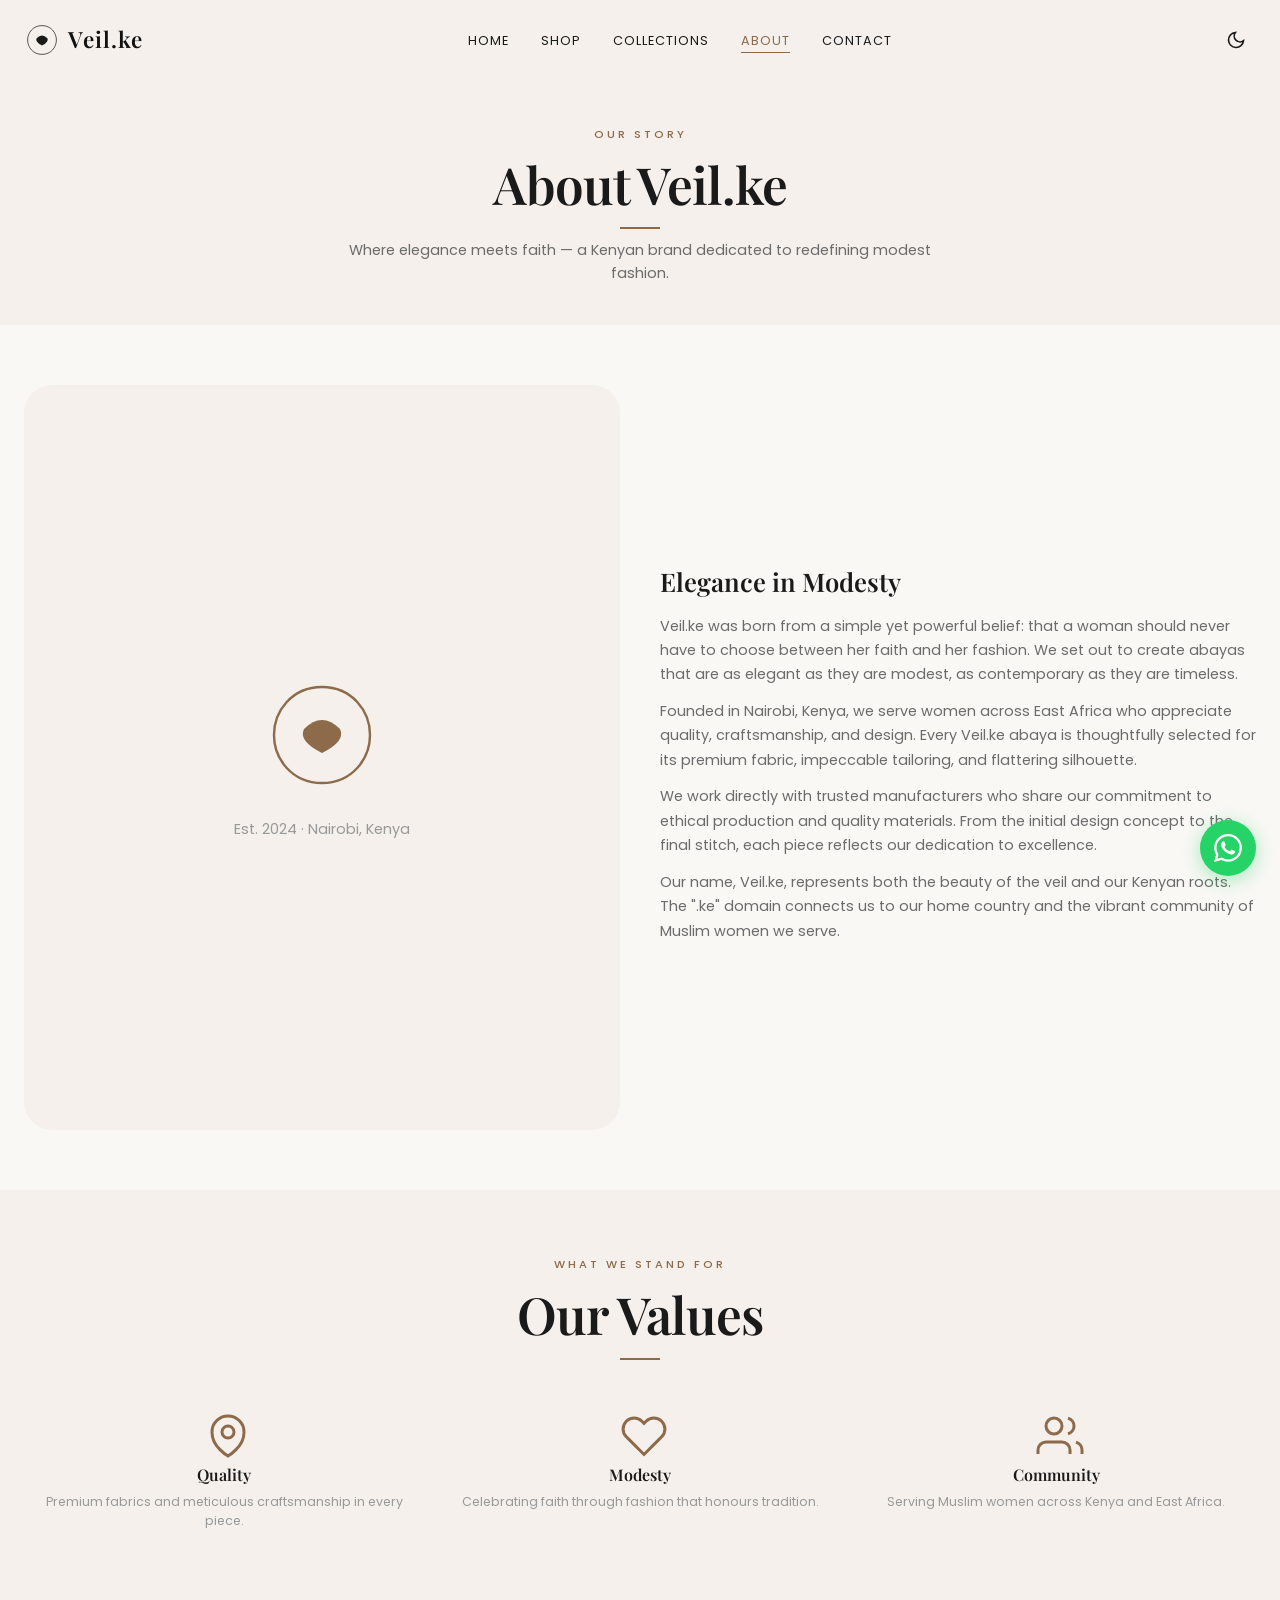
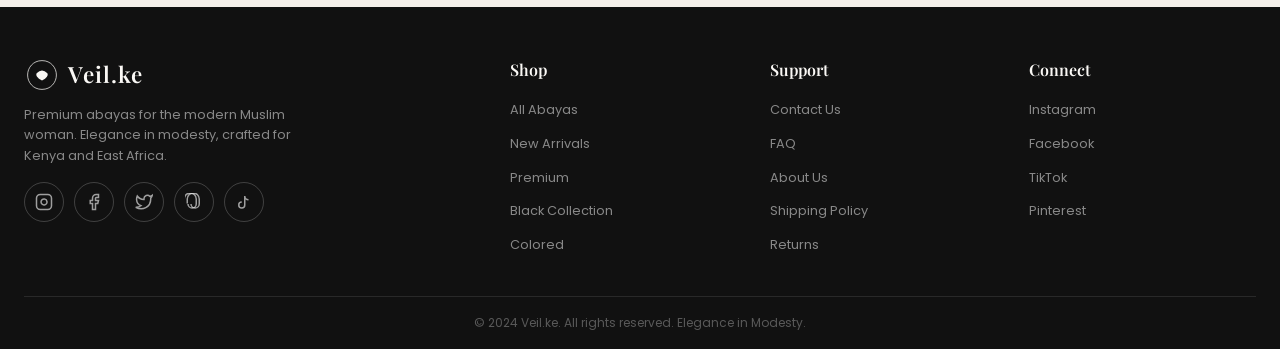
==== about.html @ 2eae3888 "Initial commit: Veil.ke premium abaya e-commerce site" ====
<!DOCTYPE html>
<html lang="en">
<head>
<meta charset="UTF-8">
<meta name="viewport" content="width=device-width, initial-scale=1.0">
<title>About Veil.ke – Our Story | Premium Abaya Brand Kenya</title>
<meta name="description" content="Learn about Veil.ke — Kenya's premium abaya brand. Our mission is to bring elegant, modest fashion to Muslim women across East Africa.">
<meta name="robots" content="index, follow">
<link rel="canonical" href="https://thekingsmaker.org/veil.ke/about.html">
<link rel="icon" type="image/svg+xml" href="favicon.svg">
<meta property="og:title" content="About Veil.ke – Our Story">
<meta property="og:description" content="Discover the story behind Veil.ke — elegance in modesty.">
<meta name="twitter:card" content="summary_large_image">
<link rel="preconnect" href="https://fonts.googleapis.com">
<link rel="preconnect" href="https://fonts.gstatic.com" crossorigin>
<link href="https://fonts.googleapis.com/css2?family=Playfair+Display:ital,wght@0,400;0,600;0,700;1,400;1,600&family=Poppins:wght@300;400;500;600&display=swap" rel="stylesheet">
<link rel="stylesheet" href="css/style.css">
<link rel="stylesheet" href="css/animations.css">
<link rel="stylesheet" href="css/responsive.css">
</head>
<body>

<nav class="navbar" id="navbar" role="navigation" aria-label="Main navigation">
    <div class="container">
        <a href="index.html" class="navbar-brand" aria-label="Veil.ke home">
            <svg width="36" height="36" viewBox="0 0 100 100" fill="none">
                <path d="M50 10 C25 10 10 30 10 50 C10 70 25 90 50 90 C75 90 90 70 90 50 C90 30 75 10 50 10Z" stroke="currentColor" stroke-width="2" fill="none"/>
                <path d="M35 45 Q50 30 65 45 Q70 55 50 65 Q30 55 35 45Z" fill="currentColor"/>
            </svg>
            <span class="navbar-brand-text">Veil.ke</span>
        </a>
        <ul class="nav-links" id="navMenu" role="menubar">
            <li role="none"><a href="index.html" class="nav-link" role="menuitem">Home</a></li>
            <li role="none"><a href="shop.html" class="nav-link" role="menuitem">Shop</a></li>
            <li role="none"><a href="shop.html" class="nav-link" role="menuitem">Collections</a></li>
            <li role="none"><a href="about.html" class="nav-link active" role="menuitem">About</a></li>
            <li role="none"><a href="contact.html" class="nav-link" role="menuitem">Contact</a></li>
        </ul>
        <div class="nav-actions">
            <button class="nav-action-btn" id="darkModeToggle" aria-label="Toggle dark mode" aria-pressed="false">
                <svg width="20" height="20" viewBox="0 0 24 24" fill="none" stroke="currentColor" stroke-width="2"><path d="M21 12.79A9 9 0 1 1 11.21 3 7 7 0 0 0 21 12.79z"/></svg>
            </button>
            <button class="mobile-menu-toggle" id="mobileMenuToggle" aria-label="Toggle menu" aria-expanded="false">
                <span></span><span></span><span></span>
            </button>
        </div>
    </div>
</nav>

<main>
    <section class="page-header">
        <div class="container">
            <span class="section-tag">Our Story</span>
            <h1 class="section-title">About Veil.ke</h1>
            <div class="section-divider"></div>
            <p class="section-subtitle">Where elegance meets faith — a Kenyan brand dedicated to redefining modest fashion.</p>
        </div>
    </section>

    <section class="section">
        <div class="container">
            <div class="about-content">
                <div class="about-image fade-up">
                    <div style="text-align:center;padding:40px">
                        <svg width="120" height="120" viewBox="0 0 100 100" fill="none">
                            <path d="M50 10 C25 10 10 30 10 50 C10 70 25 90 50 90 C75 90 90 70 90 50 C90 30 75 10 50 10Z" stroke="var(--secondary)" stroke-width="2" fill="none"/>
                            <path d="M35 45 Q50 30 65 45 Q70 55 50 65 Q30 55 35 45Z" fill="var(--secondary)"/>
                        </svg>
                        <p style="margin-top:16px;color:var(--text-muted);font-size:0.9rem">Est. 2024 · Nairobi, Kenya</p>
                    </div>
                </div>
                <div class="about-text fade-up">
                    <h2>Elegance in Modesty</h2>
                    <p>Veil.ke was born from a simple yet powerful belief: that a woman should never have to choose between her faith and her fashion. We set out to create abayas that are as elegant as they are modest, as contemporary as they are timeless.</p>
                    <p>Founded in Nairobi, Kenya, we serve women across East Africa who appreciate quality, craftsmanship, and design. Every Veil.ke abaya is thoughtfully selected for its premium fabric, impeccable tailoring, and flattering silhouette.</p>
                    <p>We work directly with trusted manufacturers who share our commitment to ethical production and quality materials. From the initial design concept to the final stitch, each piece reflects our dedication to excellence.</p>
                    <p>Our name, Veil.ke, represents both the beauty of the veil and our Kenyan roots. The ".ke" domain connects us to our home country and the vibrant community of Muslim women we serve.</p>
                </div>
            </div>
        </div>
    </section>

    <section class="section" style="background:var(--bg-alt)">
        <div class="container">
            <div class="section-header fade-up">
                <span class="section-tag">What We Stand For</span>
                <h2 class="section-title">Our Values</h2>
                <div class="section-divider"></div>
            </div>
            <div class="about-values stagger-children">
                <div class="value-item">
                    <div class="value-icon">
                        <svg width="48" height="48" viewBox="0 0 24 24" fill="none" stroke="currentColor" stroke-width="1.5">
                            <path d="M12 22s-8-4.5-8-11.8A8 8 0 0 1 12 2a8 8 0 0 1 8 8.2c0 7.3-8 11.8-8 11.8z"/>
                            <circle cx="12" cy="10" r="3"/>
                        </svg>
                    </div>
                    <h4>Quality</h4>
                    <p>Premium fabrics and meticulous craftsmanship in every piece.</p>
                </div>
                <div class="value-item">
                    <div class="value-icon">
                        <svg width="48" height="48" viewBox="0 0 24 24" fill="none" stroke="currentColor" stroke-width="1.5">
                            <path d="M20.84 4.61a5.5 5.5 0 0 0-7.78 0L12 5.67l-1.06-1.06a5.5 5.5 0 0 0-7.78 7.78l1.06 1.06L12 21.23l7.78-7.78 1.06-1.06a5.5 5.5 0 0 0 0-7.78z"/>
                        </svg>
                    </div>
                    <h4>Modesty</h4>
                    <p>Celebrating faith through fashion that honours tradition.</p>
                </div>
                <div class="value-item">
                    <div class="value-icon">
                        <svg width="48" height="48" viewBox="0 0 24 24" fill="none" stroke="currentColor" stroke-width="1.5">
                            <path d="M17 21v-2a4 4 0 0 0-4-4H5a4 4 0 0 0-4 4v2"/>
                            <circle cx="9" cy="7" r="4"/>
                            <path d="M23 21v-2a4 4 0 0 0-3-3.87"/>
                            <path d="M16 3.13a4 4 0 0 1 0 7.75"/>
                        </svg>
                    </div>
                    <h4>Community</h4>
                    <p>Serving Muslim women across Kenya and East Africa.</p>
                </div>
            </div>
        </div>
    </section>
</main>

<footer class="footer" role="contentinfo">
    <div class="container">
        <div class="footer-grid">
            <div>
                <a href="index.html" class="navbar-brand" aria-label="Veil.ke home">
                    <svg width="36" height="36" viewBox="0 0 100 100" fill="none">
                        <path d="M50 10 C25 10 10 30 10 50 C10 70 25 90 50 90 C75 90 90 70 90 50 C90 30 75 10 50 10Z" stroke="currentColor" stroke-width="2" fill="none"/>
                        <path d="M35 45 Q50 30 65 45 Q70 55 50 65 Q30 55 35 45Z" fill="currentColor"/>
                    </svg>
                    <span class="navbar-brand-text" style="color:var(--bg)">Veil.ke</span>
                </a>
                <p class="footer-brand-description">Premium abayas for the modern Muslim woman. Elegance in modesty, crafted for Kenya and East Africa.</p>
                <div class="footer-social">
                    <a href="https://www.instagram.com/Veil.ke" target="_blank" rel="noopener noreferrer" aria-label="Instagram"><svg width="18" height="18" viewBox="0 0 24 24" fill="none" stroke="currentColor" stroke-width="2"><rect x="2" y="2" width="20" height="20" rx="5" ry="5"/><path d="M16 11.37A4 4 0 1 1 12.63 8 4 4 0 0 1 16 11.37z"/><line x1="17.5" y1="6.5" x2="17.51" y2="6.5"/></svg></a>
                    <a href="https://facebook.com/veil.ke" target="_blank" rel="noopener noreferrer" aria-label="Facebook"><svg width="18" height="18" viewBox="0 0 24 24" fill="none" stroke="currentColor" stroke-width="2"><path d="M18 2h-3a5 5 0 0 0-5 5v3H7v4h3v8h4v-8h3l1-4h-4V7a1 1 0 0 1 1-1h3z"/></svg></a>
                    <a href="https://twitter.com/veil.ke" target="_blank" rel="noopener noreferrer" aria-label="Twitter"><svg width="18" height="18" viewBox="0 0 24 24" fill="none" stroke="currentColor" stroke-width="2"><path d="M23 3a10.9 10.9 0 0 1-3.14 1.53 4.48 4.48 0 0 0-7.86 3v1A10.66 10.66 0 0 1 3 4s-4 9 5 13a11.64 11.64 0 0 1-7 2c9 5 20 0 20-11.5a4.5 4.5 0 0 0-.08-.83A7.72 7.72 0 0 0 23 3z"/></svg></a>
                    <a href="https://pinterest.com/veil.ke" target="_blank" rel="noopener noreferrer" aria-label="Pinterest"><svg width="18" height="18" viewBox="0 0 24 24" fill="none" stroke="currentColor" stroke-width="2"><path d="M8 14.5A5.5 5.5 0 0 0 13.5 20a5.5 5.5 0 0 0 5.5-5.5V8a8 8 0 0 0-16 0v6"/><path d="M4 14.5A5.5 5.5 0 0 0 9.5 20a5.5 5.5 0 0 0 5.5-5.5V8a8 8 0 0 0-16 0v6"/></svg></a>
                    <a href="https://www.tiktok.com/@veil.ke" target="_blank" rel="noopener noreferrer" aria-label="TikTok"><svg width="18" height="18" viewBox="0 0 24 24" fill="none" stroke="currentColor" stroke-width="2"><path d="M9 12a4 4 0 1 0 4 4V4a5 5 0 0 0 5 5"/></svg></a>
                </div>
            </div>
            <div>
                <h4 class="footer-heading">Shop</h4>
                <ul class="footer-links">
                    <li><a href="shop.html">All Abayas</a></li>
                    <li><a href="shop.html?category=new">New Arrivals</a></li>
                    <li><a href="shop.html?category=premium">Premium</a></li>
                    <li><a href="shop.html?category=black">Black Collection</a></li>
                    <li><a href="shop.html?category=colored">Colored</a></li>
                </ul>
            </div>
            <div>
                <h4 class="footer-heading">Support</h4>
                <ul class="footer-links">
                    <li><a href="contact.html">Contact Us</a></li>
                    <li><a href="faq.html">FAQ</a></li>
                    <li><a href="about.html">About Us</a></li>
                    <li><a href="#">Shipping Policy</a></li>
                    <li><a href="#">Returns</a></li>
                </ul>
            </div>
            <div>
                <h4 class="footer-heading">Connect</h4>
                <ul class="footer-links">
                    <li><a href="https://www.instagram.com/Veil.ke" target="_blank" rel="noopener noreferrer">Instagram</a></li>
                    <li><a href="https://facebook.com/veil.ke" target="_blank" rel="noopener noreferrer">Facebook</a></li>
                    <li><a href="https://www.tiktok.com/@veil.ke" target="_blank" rel="noopener noreferrer">TikTok</a></li>
                    <li><a href="https://pinterest.com/veil.ke" target="_blank" rel="noopener noreferrer">Pinterest</a></li>
                </ul>
            </div>
        </div>
        <div class="footer-bottom">
            <p>&copy; 2024 Veil.ke. All rights reserved. Elegance in Modesty.</p>
        </div>
    </div>
</footer>

<button class="scroll-to-top" id="scrollToTop" aria-label="Scroll to top">
    <svg class="scroll-progress-ring" width="48" height="48" viewBox="0 0 48 48">
        <circle cx="24" cy="24" r="18" stroke-dasharray="113.1" stroke-dashoffset="0"/>
    </svg>
    <svg width="20" height="20" viewBox="0 0 24 24" fill="none" stroke="currentColor" stroke-width="2"><polyline points="18 15 12 9 6 15"/></svg>
</button>

<button class="whatsapp-btn" id="whatsappBtn" aria-label="Order via WhatsApp">
    <svg width="28" height="28" viewBox="0 0 24 24" fill="currentColor">
        <path d="M17.472 14.382c-.297-.149-1.758-.867-2.03-.967-.273-.099-.471-.148-.67.15-.197.297-.767.966-.94 1.164-.173.199-.347.223-.644.075-.297-.15-1.255-.463-2.39-1.475-.883-.788-1.48-1.761-1.653-2.059-.173-.297-.018-.458.13-.606.134-.133.298-.347.446-.52.149-.174.198-.298.298-.497.099-.198.05-.371-.025-.52-.075-.149-.669-1.612-.916-2.207-.242-.579-.487-.5-.669-.51-.173-.008-.371-.01-.57-.01-.198 0-.52.074-.792.372-.272.297-1.04 1.016-1.04 2.479 0 1.462 1.065 2.875 1.213 3.074.149.198 2.096 3.2 5.077 4.487.709.306 1.262.489 1.694.625.712.227 1.36.195 1.871.118.571-.085 1.758-.719 2.006-1.413.248-.694.248-1.289.173-1.413-.074-.124-.272-.198-.57-.347m-5.421 7.403h-.004a9.87 9.87 0 01-5.031-1.378l-.361-.214-3.741.982.998-3.648-.235-.374a9.86 9.86 0 01-1.51-5.26c.001-5.45 4.436-9.884 9.888-9.884 2.64 0 5.122 1.03 6.988 2.898a9.825 9.825 0 012.893 6.994c-.003 5.45-4.437 9.884-9.885 9.884m8.413-18.297A11.815 11.815 0 0012.05 0C5.495 0 .16 5.335.157 11.892c0 2.096.547 4.142 1.588 5.945L.057 24l6.305-1.654a11.882 11.882 0 005.683 1.448h.005c6.554 0 11.89-5.335 11.893-11.893a11.821 11.821 0 00-3.48-8.413z"/>
    </svg>
</button>

<script src="js/config.js"></script>
<script src="js/github.js"></script>
<script src="js/products.js"></script>
<script src="js/search.js"></script>
<script src="js/gallery.js"></script>
<script src="js/app.js"></script>
</body>
</html>
---- css/style.css ----
:root {
    --primary: #111111;
    --secondary: #8C6A4A;
    --accent: #D9C3A5;
    --bg: #FAF8F5;
    --bg-alt: #F5F0EB;
    --card-bg: #FFFFFF;
    --text: #1A1A1A;
    --text-light: #6B6B6B;
    --text-muted: #999999;
    --border: #E8E3DE;
    --border-light: #F0EDE8;
    --shadow: 0 4px 24px rgba(0,0,0,0.06);
    --shadow-lg: 0 12px 48px rgba(0,0,0,0.1);
    --shadow-xl: 0 24px 80px rgba(0,0,0,0.12);
    --radius: 12px;
    --radius-lg: 20px;
    --radius-xl: 28px;
    --font-display: 'Playfair Display', Georgia, serif;
    --font-body: 'Poppins', -apple-system, BlinkMacSystemFont, sans-serif;
    --transition: 0.3s cubic-bezier(0.25, 0.46, 0.45, 0.94);
    --transition-slow: 0.6s cubic-bezier(0.25, 0.46, 0.45, 0.94);
    --container: 1280px;
    --header-height: 80px;
    --z-nav: 1000;
    --z-overlay: 1100;
    --z-modal: 1200;
    --z-loader: 9999;
}

[data-theme="dark"] {
    --primary: #F5F0EB;
    --secondary: #D9C3A5;
    --accent: #8C6A4A;
    --bg: #0F0F0F;
    --bg-alt: #1A1A1A;
    --card-bg: #1E1E1E;
    --text: #F0EDE8;
    --text-light: #A8A29E;
    --text-muted: #6B6B6B;
    --border: #2A2A2A;
    --border-light: #222222;
    --shadow: 0 4px 24px rgba(0,0,0,0.3);
    --shadow-lg: 0 12px 48px rgba(0,0,0,0.4);
    --shadow-xl: 0 24px 80px rgba(0,0,0,0.5);
}

*, *::before, *::after {
    margin: 0;
    padding: 0;
    box-sizing: border-box;
}

html {
    scroll-behavior: smooth;
    -webkit-text-size-adjust: 100%;
}

body {
    font-family: var(--font-body);
    background: var(--bg);
    color: var(--text);
    line-height: 1.6;
    overflow-x: hidden;
    -webkit-font-smoothing: antialiased;
    -moz-osx-font-smoothing: grayscale;
    transition: background 0.3s ease, color 0.3s ease;
}

img {
    max-width: 100%;
    height: auto;
    display: block;
}

a {
    color: inherit;
    text-decoration: none;
}

button {
    cursor: pointer;
    border: none;
    background: none;
    font-family: inherit;
    font-size: inherit;
    color: inherit;
}

input, textarea {
    font-family: inherit;
    font-size: inherit;
    color: inherit;
}

ul { list-style: none; }

.container {
    max-width: var(--container);
    margin: 0 auto;
    padding: 0 24px;
}

.container-wide {
    max-width: 1440px;
    margin: 0 auto;
    padding: 0 24px;
}

.section {
    padding: 60px 0;
}

.section-header {
    text-align: center;
    margin-bottom: 36px;
}

.section-tag {
    display: inline-block;
    font-family: var(--font-body);
    font-size: 0.7rem;
    font-weight: 500;
    letter-spacing: 3px;
    text-transform: uppercase;
    color: var(--secondary);
    margin-bottom: 10px;
}

.section-title {
    font-family: var(--font-display);
    font-size: clamp(2rem, 4vw, 3.2rem);
    font-weight: 600;
    color: var(--text);
    line-height: 1.2;
    letter-spacing: -0.02em;
}

.section-subtitle {
    font-size: 0.9rem;
    color: var(--text-light);
    max-width: 560px;
    margin: 10px auto 0;
    line-height: 1.6;
}

.section-divider {
    width: 40px;
    height: 2px;
    background: var(--secondary);
    margin: 12px auto 0;
}

.btn {
    display: inline-flex;
    align-items: center;
    gap: 10px;
    padding: 14px 32px;
    font-family: var(--font-body);
    font-size: 0.85rem;
    font-weight: 500;
    letter-spacing: 1px;
    text-transform: uppercase;
    border-radius: 50px;
    transition: var(--transition);
    position: relative;
    overflow: hidden;
}

.btn::after {
    content: '';
    position: absolute;
    inset: 0;
    background: rgba(255,255,255,0.15);
    transform: translateX(-100%);
    transition: transform 0.4s;
}

.btn:hover::after {
    transform: translateX(0);
}

.btn-primary {
    background: var(--primary);
    color: var(--bg);
    border: 2px solid var(--primary);
}

.btn-primary:hover {
    background: var(--secondary);
    border-color: var(--secondary);
    transform: translateY(-2px);
    box-shadow: 0 8px 24px rgba(140,106,74,0.3);
}

.btn-primary:active {
    transform: translateY(0) scale(0.98);
}

.btn-outline {
    background: transparent;
    color: var(--primary);
    border: 2px solid var(--primary);
}

.btn-outline:hover {
    background: var(--primary);
    color: var(--bg);
    transform: translateY(-2px);
}

.btn-outline:active {
    transform: translateY(0) scale(0.98);
}

.btn-secondary {
    background: var(--secondary);
    color: #fff;
    border: 2px solid var(--secondary);
}

.btn-secondary:hover {
    background: transparent;
    color: var(--secondary);
    transform: translateY(-2px);
}

.btn-secondary:active {
    transform: translateY(0) scale(0.98);
}

.wishlist-toggle-btn.active svg {
    fill: currentColor;
}

.wishlist-toggle-btn.active {
    color: #e74c3c;
}

.share-btn {
    cursor: pointer;
}

/* Loading Screen */
.loader {
    position: fixed;
    inset: 0;
    background: var(--bg);
    display: flex;
    align-items: center;
    justify-content: center;
    z-index: var(--z-loader);
    transition: opacity 0.5s ease, visibility 0.5s ease;
}

.loader-hidden {
    opacity: 0;
    visibility: hidden;
}

.loader-content {
    text-align: center;
}

.loader-logo {
    margin-bottom: 24px;
}

.loader-ring {
    stroke-dasharray: 251;
    stroke-dashoffset: 251;
    animation: drawRing 2s ease forwards;
}

.loader-diamond {
    opacity: 0;
    animation: fadeInDiamond 1s ease 0.8s forwards;
}

.loader-text {
    font-family: var(--font-display);
    font-size: 2rem;
    color: var(--primary);
    letter-spacing: 4px;
    margin-bottom: 8px;
}

.loader-sub {
    font-size: 0.8rem;
    color: var(--secondary);
    letter-spacing: 3px;
    text-transform: uppercase;
    margin-bottom: 32px;
}

.loader-bar {
    width: 200px;
    height: 2px;
    background: var(--border);
    margin: 0 auto;
    border-radius: 2px;
    overflow: hidden;
}

.loader-bar-fill {
    width: 100%;
    height: 100%;
    background: var(--secondary);
    transform: translateX(-100%);
    animation: loadBar 1.5s ease 0.3s forwards;
}

/* Navigation */
.navbar {
    position: fixed;
    top: 0;
    left: 0;
    right: 0;
    height: var(--header-height);
    z-index: var(--z-nav);
    transition: var(--transition);
    background: transparent;
}

.navbar.scrolled {
    background: rgba(250, 248, 245, 0.85);
    backdrop-filter: blur(20px);
    -webkit-backdrop-filter: blur(20px);
    border-bottom: 1px solid var(--border-light);
}

[data-theme="dark"] .navbar.scrolled {
    background: rgba(15, 15, 15, 0.85);
}

.navbar .container {
    display: flex;
    align-items: center;
    justify-content: space-between;
    height: 100%;
}

.navbar-brand {
    display: flex;
    align-items: center;
    gap: 8px;
}

.navbar-brand svg {
    width: 36px;
    height: 36px;
}

.navbar-brand-text {
    font-family: var(--font-display);
    font-size: 1.4rem;
    font-weight: 600;
    letter-spacing: 1px;
    color: var(--primary);
}

.nav-links {
    display: flex;
    align-items: center;
    gap: 32px;
}

.nav-link {
    font-size: 0.8rem;
    font-weight: 400;
    letter-spacing: 1px;
    text-transform: uppercase;
    color: var(--text);
    position: relative;
    padding: 4px 0;
    transition: var(--transition);
}

.nav-link::after {
    content: '';
    position: absolute;
    bottom: 0;
    left: 0;
    width: 0;
    height: 1px;
    background: var(--secondary);
    transition: var(--transition);
}

.nav-link:hover::after,
.nav-link.active::after {
    width: 100%;
}

.nav-link:hover,
.nav-link.active {
    color: var(--secondary);
}

.nav-actions {
    display: flex;
    align-items: center;
    gap: 16px;
}

.nav-action-btn {
    width: 40px;
    height: 40px;
    display: flex;
    align-items: center;
    justify-content: center;
    border-radius: 50%;
    transition: var(--transition);
    color: var(--text);
}

.nav-action-btn:hover {
    background: var(--bg-alt);
    color: var(--secondary);
}

.mobile-menu-toggle {
    display: none;
    width: 40px;
    height: 40px;
    flex-direction: column;
    align-items: center;
    justify-content: center;
    gap: 5px;
}

.mobile-menu-toggle span {
    display: block;
    width: 22px;
    height: 2px;
    background: var(--text);
    transition: var(--transition);
    border-radius: 2px;
}

.mobile-menu-toggle.active span:nth-child(1) {
    transform: rotate(45deg) translate(5px, 5px);
}

.mobile-menu-toggle.active span:nth-child(2) {
    opacity: 0;
}

.mobile-menu-toggle.active span:nth-child(3) {
    transform: rotate(-45deg) translate(5px, -5px);
}

/* Hero */
.hero {
    position: relative;
    min-height: 70vh;
    display: flex;
    align-items: center;
    justify-content: center;
    text-align: center;
    background: var(--bg);
    overflow: hidden;
}

.hero-bg {
    position: absolute;
    inset: 0;
    z-index: 0;
}

.hero-pattern {
    position: absolute;
    inset: 0;
    background:
        radial-gradient(ellipse at 20% 50%, rgba(140,106,74,0.05) 0%, transparent 50%),
        radial-gradient(ellipse at 80% 50%, rgba(217,195,165,0.05) 0%, transparent 50%);
}

.hero-content {
    position: relative;
    z-index: 1;
    max-width: 800px;
    padding: 0 24px;
}

.hero-tag {
    display: inline-block;
    font-size: 0.75rem;
    font-weight: 500;
    letter-spacing: 4px;
    text-transform: uppercase;
    color: var(--secondary);
    margin-bottom: 24px;
    opacity: 0;
    animation: fadeUp 0.8s ease 0.3s forwards;
}

.hero-title {
    font-family: var(--font-display);
    font-size: clamp(2.5rem, 6vw, 4.5rem);
    font-weight: 600;
    color: var(--primary);
    line-height: 1.05;
    letter-spacing: -0.03em;
    margin-bottom: 16px;
    opacity: 0;
    animation: fadeUp 0.8s ease 0.5s forwards;
}

.hero-title .highlight {
    color: var(--secondary);
    font-style: italic;
}

.hero-subtitle {
    font-size: clamp(0.9rem, 1.5vw, 1.05rem);
    color: var(--text-light);
    line-height: 1.6;
    max-width: 480px;
    margin: 0 auto 28px;
    opacity: 0;
    animation: fadeUp 0.8s ease 0.7s forwards;
}

.hero-actions {
    display: flex;
    align-items: center;
    justify-content: center;
    gap: 16px;
    flex-wrap: wrap;
    opacity: 0;
    animation: fadeUp 0.8s ease 0.9s forwards;
}

.hero-scroll {
    position: absolute;
    bottom: 24px;
    left: 50%;
    transform: translateX(-50%);
    opacity: 0;
    animation: fadeUp 0.8s ease 1.2s forwards;
}

.hero-scroll a {
    display: flex;
    flex-direction: column;
    align-items: center;
    gap: 8px;
    color: var(--text-muted);
    font-size: 0.7rem;
    letter-spacing: 2px;
    text-transform: uppercase;
}

.hero-scroll .scroll-line {
    width: 1px;
    height: 40px;
    background: linear-gradient(to bottom, var(--secondary), transparent);
    animation: scrollPulse 2s ease infinite;
}

/* Featured / Product Sections */
.product-grid {
    display: grid;
    grid-template-columns: repeat(auto-fill, minmax(260px, 1fr));
    gap: 20px;
}

.product-grid.count-4 {
    grid-template-columns: repeat(4, 1fr);
}

/* Product Card */
.product-card {
    background: var(--card-bg);
    border-radius: var(--radius-lg);
    overflow: hidden;
    transition: var(--transition-slow);
    box-shadow: var(--shadow);
    cursor: pointer;
    position: relative;
}

.product-card:hover {
    transform: translateY(-8px);
    box-shadow: var(--shadow-lg);
}

.product-card-image {
    position: relative;
    aspect-ratio: 3 / 4;
    overflow: hidden;
    background: var(--bg-alt);
}

.product-card-image img,
.product-card-image .img-placeholder {
    width: 100%;
    height: 100%;
    object-fit: cover;
    transition: transform 0.6s cubic-bezier(0.25, 0.46, 0.45, 0.94);
}

.img-placeholder {
    display: flex;
    align-items: center;
    justify-content: center;
    color: var(--text-muted);
    background: var(--bg-alt);
}

.product-card:hover .product-card-image img {
    transform: scale(1.05);
}

.product-card-overlay {
    position: absolute;
    inset: 0;
    background: rgba(0,0,0,0.3);
    display: flex;
    align-items: center;
    justify-content: center;
    opacity: 0;
    transition: var(--transition);
}

.product-card:hover .product-card-overlay {
    opacity: 1;
}

.quick-view-btn {
    padding: 12px 28px;
    background: #fff;
    color: #111;
    font-size: 0.8rem;
    font-weight: 500;
    letter-spacing: 1px;
    text-transform: uppercase;
    border-radius: 50px;
    transform: translateY(10px);
    transition: var(--transition);
}

.product-card:hover .quick-view-btn {
    transform: translateY(0);
}

.quick-view-btn:hover {
    background: var(--secondary);
    color: #fff;
}

.wishlist-btn {
    position: absolute;
    top: 16px;
    right: 16px;
    width: 36px;
    height: 36px;
    background: rgba(255,255,255,0.9);
    border-radius: 50%;
    display: flex;
    align-items: center;
    justify-content: center;
    transition: var(--transition);
    z-index: 2;
    color: var(--text);
}

.wishlist-btn:hover {
    background: #fff;
    color: #e74c3c;
    transform: scale(1.1);
}

.wishlist-btn.active {
    color: #e74c3c;
}

.product-card-info {
    padding: 20px;
}

.product-category {
    display: block;
    font-size: 0.7rem;
    font-weight: 500;
    letter-spacing: 2px;
    text-transform: uppercase;
    color: var(--secondary);
    margin-bottom: 8px;
}

.product-title {
    font-family: var(--font-display);
    font-size: 1rem;
    font-weight: 600;
    color: var(--text);
    margin-bottom: 4px;
    line-height: 1.3;
}

.product-price {
    font-size: 1rem;
    font-weight: 600;
    color: var(--primary);
    display: block;
    margin-bottom: 12px;
}

.view-btn {
    display: inline-flex;
    align-items: center;
    gap: 6px;
    font-size: 0.75rem;
    font-weight: 500;
    letter-spacing: 1px;
    text-transform: uppercase;
    color: var(--text-light);
    transition: var(--transition);
}

.view-btn:hover {
    color: var(--secondary);
    gap: 10px;
}

/* Quick View Modal */
.quick-view-overlay {
    position: fixed;
    inset: 0;
    background: rgba(0,0,0,0.6);
    z-index: var(--z-overlay);
    opacity: 0;
    visibility: hidden;
    transition: var(--transition);
}

.quick-view-overlay.active {
    opacity: 1;
    visibility: visible;
}

.quick-view-modal {
    position: fixed;
    top: 50%;
    left: 50%;
    transform: translate(-50%, -50%) scale(0.95);
    width: 90%;
    max-width: 900px;
    max-height: 90vh;
    background: var(--card-bg);
    border-radius: var(--radius-xl);
    z-index: var(--z-modal);
    overflow: auto;
    opacity: 0;
    visibility: hidden;
    transition: var(--transition);
}

.quick-view-modal.active {
    opacity: 1;
    visibility: visible;
    transform: translate(-50%, -50%) scale(1);
}

.modal-close {
    position: absolute;
    top: 16px;
    right: 16px;
    width: 40px;
    height: 40px;
    background: var(--bg);
    border-radius: 50%;
    display: flex;
    align-items: center;
    justify-content: center;
    z-index: 10;
    transition: var(--transition);
    color: var(--text);
}

.modal-close:hover {
    background: var(--text);
    color: var(--bg);
}

.quick-view-body {
    display: grid;
    grid-template-columns: 1fr 1fr;
    gap: 0;
}

.quick-view-image {
    position: relative;
    background: var(--bg-alt);
    display: flex;
    align-items: center;
    justify-content: center;
    min-height: 400px;
    overflow: hidden;
}

.quick-view-image img {
    width: 100%;
    height: 100%;
    object-fit: cover;
    transition: transform 0.3s;
    cursor: crosshair;
}

.quick-view-nav {
    position: absolute;
    bottom: 16px;
    left: 16px;
}

.product-category-tag {
    display: inline-block;
    padding: 6px 16px;
    background: rgba(255,255,255,0.9);
    font-size: 0.7rem;
    font-weight: 500;
    letter-spacing: 1px;
    text-transform: uppercase;
    color: var(--secondary);
    border-radius: 50px;
}

.quick-view-details {
    padding: 32px;
    display: flex;
    flex-direction: column;
    justify-content: center;
}

.quick-view-details h2 {
    font-family: var(--font-display);
    font-size: 1.4rem;
    font-weight: 600;
    color: var(--text);
    margin-bottom: 6px;
    line-height: 1.3;
}

.quick-view-category {
    font-size: 0.7rem;
    font-weight: 500;
    letter-spacing: 2px;
    text-transform: uppercase;
    color: var(--secondary);
    margin-bottom: 16px;
    display: block;
}

.quick-view-desc {
    font-size: 0.85rem;
    color: var(--text-light);
    line-height: 1.6;
    margin-bottom: 16px;
}

.quick-view-price {
    font-family: var(--font-display);
    font-size: 1.2rem;
    font-weight: 600;
    color: var(--primary);
    margin-bottom: 20px;
}

.quick-view-actions {
    display: flex;
    gap: 12px;
    flex-wrap: wrap;
}

/* Shop Page Filters */
.shop-header {
    padding: 120px 0 24px;
    text-align: center;
}

.shop-filters {
    padding: 14px 0;
    border-top: 1px solid var(--border-light);
    border-bottom: 1px solid var(--border-light);
    margin-bottom: 24px;
}

.shop-filters .container {
    display: flex;
    align-items: center;
    justify-content: space-between;
    flex-wrap: wrap;
    gap: 16px;
}

.filter-btns {
    display: flex;
    gap: 8px;
    flex-wrap: wrap;
}

.filter-btn {
    padding: 8px 20px;
    font-size: 0.75rem;
    font-weight: 500;
    letter-spacing: 1px;
    text-transform: uppercase;
    color: var(--text-light);
    border: 1px solid var(--border);
    border-radius: 50px;
    transition: var(--transition);
}

.filter-btn:hover {
    border-color: var(--secondary);
    color: var(--secondary);
}

.filter-btn.active {
    background: var(--primary);
    color: var(--bg);
    border-color: var(--primary);
}

.sort-select {
    padding: 8px 16px;
    font-size: 0.8rem;
    color: var(--text);
    background: var(--card-bg);
    border: 1px solid var(--border);
    border-radius: 50px;
    outline: none;
    cursor: pointer;
    transition: var(--transition);
    font-family: var(--font-body);
}

.sort-select:hover,
.sort-select:focus {
    border-color: var(--secondary);
}

.product-count {
    font-size: 0.8rem;
    color: var(--text-muted);
}

/* Search */
.search-container {
    position: relative;
}

.search-toggle-btn {
    width: 40px;
    height: 40px;
    display: flex;
    align-items: center;
    justify-content: center;
    border-radius: 50%;
    transition: var(--transition);
    color: var(--text);
}

.search-toggle-btn:hover {
    background: var(--bg-alt);
    color: var(--secondary);
}

.search-input-wrapper {
    display: none;
    position: absolute;
    top: 50%;
    right: 48px;
    transform: translateY(-50%);
    width: 280px;
}

.search-input-wrapper.active {
    display: block;
}

.search-input {
    width: 100%;
    padding: 10px 16px;
    font-size: 0.85rem;
    background: var(--card-bg);
    border: 1px solid var(--border);
    border-radius: 50px;
    outline: none;
    transition: var(--transition);
    color: var(--text);
}

.search-input:focus {
    border-color: var(--secondary);
    box-shadow: 0 0 0 3px rgba(140,106,74,0.1);
}

.search-results {
    position: absolute;
    top: calc(100% + 8px);
    right: 0;
    width: 360px;
    max-height: 400px;
    background: var(--card-bg);
    border-radius: var(--radius);
    box-shadow: var(--shadow-lg);
    overflow: hidden;
    overflow-y: auto;
    opacity: 0;
    visibility: hidden;
    transform: translateY(-8px);
    transition: var(--transition);
    z-index: 100;
}

.search-results.active {
    opacity: 1;
    visibility: visible;
    transform: translateY(0);
}

.search-result-header {
    padding: 12px 16px;
    font-size: 0.7rem;
    font-weight: 500;
    letter-spacing: 1px;
    text-transform: uppercase;
    color: var(--text-muted);
    border-bottom: 1px solid var(--border-light);
}

.search-result-list {
    padding: 8px;
}

.search-result-item {
    display: flex;
    align-items: center;
    gap: 12px;
    padding: 8px;
    border-radius: 8px;
    transition: var(--transition);
}

.search-result-item:hover {
    background: var(--bg);
}

.search-result-item img {
    width: 48px;
    height: 48px;
    border-radius: 8px;
    object-fit: cover;
}

.search-result-info {
    flex: 1;
    min-width: 0;
}

.search-result-title {
    display: block;
    font-size: 0.85rem;
    font-weight: 500;
    color: var(--text);
    white-space: nowrap;
    overflow: hidden;
    text-overflow: ellipsis;
}

.search-result-category {
    display: block;
    font-size: 0.7rem;
    color: var(--text-muted);
    margin-top: 2px;
}

.search-result-empty {
    padding: 32px 16px;
    text-align: center;
    color: var(--text-muted);
}

.search-result-empty svg {
    margin-bottom: 12px;
}

.search-result-empty p {
    font-size: 0.85rem;
}

.search-result-more {
    padding: 12px 16px;
    text-align: center;
    font-size: 0.8rem;
    color: var(--text-muted);
    border-top: 1px solid var(--border-light);
}

.search-overlay {
    position: fixed;
    inset: 0;
    z-index: 50;
    background: rgba(0,0,0,0.3);
    opacity: 0;
    visibility: hidden;
    transition: var(--transition);
}

.search-overlay.active {
    opacity: 1;
    visibility: visible;
}

/* Empty State */
.empty-state {
    text-align: center;
    padding: 48px 24px;
    grid-column: 1 / -1;
}

.empty-state-icon {
    color: var(--text-muted);
    margin-bottom: 24px;
    opacity: 0.5;
}

.empty-state h3 {
    font-family: var(--font-display);
    font-size: 1.5rem;
    color: var(--text);
    margin-bottom: 12px;
}

.empty-state p {
    font-size: 0.9rem;
    color: var(--text-light);
    max-width: 400px;
    margin: 0 auto;
}

/* Gallery */
.gallery-grid {
    display: grid;
    grid-template-columns: repeat(4, 1fr);
    grid-auto-rows: 200px;
    gap: 8px;
}

.gallery-item {
    border-radius: var(--radius);
    overflow: hidden;
    cursor: pointer;
    position: relative;
}

.gallery-item:nth-child(1) { grid-row: span 2; grid-column: span 2; }
.gallery-item:nth-child(2) { grid-row: span 1; grid-column: span 1; }
.gallery-item:nth-child(3) { grid-row: span 1; grid-column: span 1; }
.gallery-item:nth-child(4) { grid-row: span 2; grid-column: span 1; }
.gallery-item:nth-child(5) { grid-row: span 1; grid-column: span 1; }
.gallery-item:nth-child(6) { grid-row: span 1; grid-column: span 2; }
.gallery-item:nth-child(7) { grid-row: span 1; grid-column: span 1; }
.gallery-item:nth-child(8) { grid-row: span 1; grid-column: span 1; }
.gallery-item:nth-child(9) { grid-row: span 2; grid-column: span 1; }
.gallery-item:nth-child(10) { grid-row: span 1; grid-column: span 1; }
.gallery-item:nth-child(11) { grid-row: span 1; grid-column: span 2; }
.gallery-item:nth-child(12) { grid-row: span 1; grid-column: span 1; }

.gallery-item-inner {
    width: 100%;
    height: 100%;
    position: relative;
    overflow: hidden;
}

.gallery-item-inner img {
    width: 100%;
    height: 100%;
    object-fit: cover;
    transition: transform 0.6s;
}

.gallery-item:hover .gallery-item-inner img {
    transform: scale(1.08);
}

.gallery-item-overlay {
    position: absolute;
    inset: 0;
    background: linear-gradient(to top, rgba(0,0,0,0.6), transparent);
    display: flex;
    align-items: flex-end;
    padding: 20px;
    opacity: 0;
    transition: var(--transition);
}

.gallery-item:hover .gallery-item-overlay {
    opacity: 1;
}

.gallery-item-overlay span {
    color: #fff;
    font-size: 0.85rem;
    font-weight: 500;
}

/* Gallery Viewer */
.gallery-viewer-overlay {
    position: fixed;
    inset: 0;
    background: rgba(0,0,0,0.95);
    z-index: var(--z-modal);
    display: flex;
    flex-direction: column;
    align-items: center;
    justify-content: center;
    opacity: 0;
    transition: opacity 0.3s;
}

.gallery-viewer-overlay.active {
    opacity: 1;
}

.gallery-viewer-content {
    flex: 1;
    display: flex;
    flex-direction: column;
    align-items: center;
    justify-content: center;
    padding: 80px 80px 16px;
    width: 100%;
}

.gallery-viewer-img {
    max-width: 100%;
    max-height: calc(90vh - 120px);
    object-fit: contain;
    border-radius: 8px;
}

.gallery-viewer-info {
    display: flex;
    align-items: center;
    justify-content: space-between;
    width: 100%;
    max-width: 800px;
    padding: 16px 0;
    color: #fff;
    font-size: 0.85rem;
}

.gallery-viewer-close {
    position: absolute;
    top: 20px;
    right: 20px;
    width: 44px;
    height: 44px;
    display: flex;
    align-items: center;
    justify-content: center;
    color: #fff;
    background: rgba(255,255,255,0.1);
    border-radius: 50%;
    transition: var(--transition);
    z-index: 10;
}

.gallery-viewer-close:hover {
    background: rgba(255,255,255,0.2);
}

.gallery-viewer-prev,
.gallery-viewer-next {
    position: absolute;
    top: 50%;
    transform: translateY(-50%);
    width: 48px;
    height: 48px;
    display: flex;
    align-items: center;
    justify-content: center;
    color: #fff;
    background: rgba(255,255,255,0.1);
    border-radius: 50%;
    transition: var(--transition);
    z-index: 10;
}

.gallery-viewer-prev { left: 20px; }
.gallery-viewer-next { right: 20px; }

.gallery-viewer-prev:hover,
.gallery-viewer-next:hover {
    background: rgba(255,255,255,0.2);
}

.gallery-thumbnails {
    display: flex;
    gap: 8px;
    padding: 16px 80px 24px;
    overflow-x: auto;
    width: 100%;
    justify-content: center;
}

.gallery-thumb {
    width: 60px;
    height: 60px;
    border-radius: 8px;
    overflow: hidden;
    cursor: pointer;
    opacity: 0.5;
    transition: var(--transition);
    flex-shrink: 0;
    border: 2px solid transparent;
}

.gallery-thumb:hover {
    opacity: 0.8;
}

.gallery-thumb.active {
    opacity: 1;
    border-color: var(--secondary);
}

.gallery-thumb img {
    width: 100%;
    height: 100%;
    object-fit: cover;
}

/* Testimonials */
.testimonials-grid {
    display: grid;
    grid-template-columns: repeat(3, 1fr);
    gap: 20px;
}

.testimonial-card {
    background: var(--card-bg);
    border-radius: var(--radius-lg);
    padding: 28px;
    box-shadow: var(--shadow);
    transition: var(--transition);
}

.testimonial-card:hover {
    transform: translateY(-4px);
    box-shadow: var(--shadow-lg);
}

.testimonial-stars {
    color: #f1c40f;
    margin-bottom: 12px;
    font-size: 0.9rem;
}

.testimonial-text {
    font-size: 0.9rem;
    color: var(--text-light);
    line-height: 1.7;
    margin-bottom: 16px;
    font-style: italic;
}

.testimonial-author {
    display: flex;
    align-items: center;
    gap: 12px;
}

.testimonial-avatar {
    width: 44px;
    height: 44px;
    border-radius: 50%;
    background: var(--secondary);
    display: flex;
    align-items: center;
    justify-content: center;
    color: #fff;
    font-weight: 600;
    font-size: 1rem;
}

.testimonial-name {
    font-size: 0.9rem;
    font-weight: 500;
    color: var(--text);
}

.testimonial-role {
    font-size: 0.75rem;
    color: var(--text-muted);
}

/* Counters */
.counters-grid {
    display: grid;
    grid-template-columns: repeat(4, 1fr);
    gap: 16px;
    text-align: center;
}

.counter-item {
    padding: 24px;
}

.counter-number {
    font-family: var(--font-display);
    font-size: 2.2rem;
    font-weight: 600;
    color: var(--secondary);
    display: block;
    line-height: 1;
    margin-bottom: 4px;
}

.counter-label {
    font-size: 0.8rem;
    letter-spacing: 2px;
    text-transform: uppercase;
    color: var(--text-muted);
}

/* Newsletter */
.newsletter-section {
    background: var(--primary);
    color: var(--bg);
    padding: 50px 0;
}

.newsletter-section .section-title {
    color: var(--bg);
}

.newsletter-section .section-subtitle {
    color: rgba(255,255,255,0.6);
}

.newsletter-form {
    display: flex;
    gap: 10px;
    max-width: 440px;
    margin: 20px auto 0;
}

.newsletter-form input {
    flex: 1;
    padding: 12px 20px;
    background: rgba(255,255,255,0.1);
    border: 1px solid rgba(255,255,255,0.2);
    border-radius: 50px;
    color: #fff;
    outline: none;
    transition: var(--transition);
    font-size: 0.85rem;
}

.newsletter-form button {
    padding: 12px 24px;
    background: var(--secondary);
    color: #fff;
    border-radius: 50px;
    font-size: 0.75rem;
    font-weight: 500;
    letter-spacing: 1px;
    text-transform: uppercase;
    transition: var(--transition);
    white-space: nowrap;
}

.newsletter-form button:hover {
    background: var(--accent);
    color: var(--primary);
}

.newsletter-form button:disabled {
    opacity: 0.7;
    cursor: not-allowed;
}

.newsletter-form input::placeholder {
    color: rgba(255,255,255,0.4);
}

.newsletter-form input:focus {
    border-color: var(--secondary);
    background: rgba(255,255,255,0.15);
}

/* Footer */
.footer {
    background: var(--primary);
    color: var(--bg);
    padding: 50px 0 0;
}

.footer-grid {
    display: grid;
    grid-template-columns: 2fr 1fr 1fr 1fr;
    gap: 32px;
    padding-bottom: 32px;
    border-bottom: 1px solid rgba(255,255,255,0.1);
}

.footer-brand-description {
    font-size: 0.8rem;
    color: rgba(255,255,255,0.5);
    line-height: 1.6;
    margin-top: 12px;
    max-width: 300px;
}

.footer-social {
    display: flex;
    gap: 10px;
    margin-top: 16px;
}

.footer-social a {
    width: 40px;
    height: 40px;
    display: flex;
    align-items: center;
    justify-content: center;
    border: 1px solid rgba(255,255,255,0.2);
    border-radius: 50%;
    color: rgba(255,255,255,0.6);
    transition: var(--transition);
}

.footer-social a:hover {
    border-color: var(--secondary);
    color: var(--secondary);
    background: rgba(140,106,74,0.1);
}

.footer-heading {
    font-family: var(--font-display);
    font-size: 1rem;
    font-weight: 600;
    margin-bottom: 14px;
    color: var(--bg);
}

.footer-links li {
    margin-bottom: 8px;
}

.footer-links a {
    font-size: 0.8rem;
    color: rgba(255,255,255,0.5);
    transition: var(--transition);
}

.footer-links a:hover {
    color: var(--secondary);
}

.footer-bottom {
    padding: 16px 0;
    text-align: center;
    font-size: 0.75rem;
    color: rgba(255,255,255,0.3);
}

/* Scroll to Top */
.scroll-to-top {
    position: fixed;
    bottom: 100px;
    right: 24px;
    width: 44px;
    height: 44px;
    background: var(--primary);
    color: var(--bg);
    border-radius: 50%;
    display: flex;
    align-items: center;
    justify-content: center;
    box-shadow: var(--shadow-lg);
    z-index: 500;
    opacity: 0;
    visibility: hidden;
    transform: translateY(10px);
    transition: var(--transition);
}

.scroll-to-top.visible {
    opacity: 1;
    visibility: visible;
    transform: translateY(0);
}

.scroll-to-top:hover {
    background: var(--secondary);
    transform: translateY(-2px);
}

.scroll-progress-ring {
    position: absolute;
    inset: -2px;
}

.scroll-progress-ring circle {
    fill: none;
    stroke: var(--secondary);
    stroke-width: 2;
    stroke-linecap: round;
    transition: stroke-dashoffset 0.3s;
}

.scroll-to-top svg:not(.scroll-progress-ring) {
    position: relative;
    z-index: 1;
}

/* WhatsApp */
.whatsapp-btn {
    position: fixed;
    bottom: 24px;
    right: 24px;
    width: 56px;
    height: 56px;
    background: #25D366;
    border-radius: 50%;
    display: flex;
    align-items: center;
    justify-content: center;
    box-shadow: 0 4px 20px rgba(37,211,102,0.4);
    z-index: 500;
    transition: var(--transition);
    color: #fff;
}

.whatsapp-btn:hover {
    transform: scale(1.1);
    box-shadow: 0 6px 28px rgba(37,211,102,0.5);
}

/* About Page */
.page-header {
    padding: 120px 0 40px;
    text-align: center;
    background: var(--bg-alt);
}

.page-header .section-subtitle {
    max-width: 600px;
}

.about-content {
    display: grid;
    grid-template-columns: 1fr 1fr;
    gap: 40px;
    align-items: center;
}

.about-image {
    border-radius: var(--radius-xl);
    overflow: hidden;
    background: var(--bg-alt);
    aspect-ratio: 4/5;
    display: flex;
    align-items: center;
    justify-content: center;
    color: var(--text-muted);
}

.about-text h2 {
    font-family: var(--font-display);
    font-size: 1.6rem;
    font-weight: 600;
    margin-bottom: 12px;
    color: var(--text);
}

.about-text p {
    font-size: 0.9rem;
    color: var(--text-light);
    line-height: 1.7;
    margin-bottom: 12px;
}

.about-values {
    display: grid;
    grid-template-columns: repeat(3, 1fr);
    gap: 16px;
    margin-top: 28px;
}

.value-item {
    text-align: center;
    padding: 16px;
}

.value-icon {
    width: 40px;
    height: 40px;
    margin: 0 auto 10px;
    color: var(--secondary);
}

.value-item h4 {
    font-family: var(--font-display);
    font-size: 1rem;
    font-weight: 600;
    margin-bottom: 6px;
}

.value-item p {
    font-size: 0.78rem;
    color: var(--text-muted);
    line-height: 1.5;
}

/* Contact Page */
.contact-grid {
    display: grid;
    grid-template-columns: 1fr 1.5fr;
    gap: 40px;
    align-items: start;
}

.contact-info h3 {
    font-family: var(--font-display);
    font-size: 1.3rem;
    font-weight: 600;
    margin-bottom: 12px;
}

.contact-info p {
    color: var(--text-light);
    line-height: 1.6;
    margin-bottom: 24px;
}

.contact-detail {
    display: flex;
    gap: 12px;
    margin-bottom: 16px;
}

.contact-detail-icon {
    width: 44px;
    height: 44px;
    background: var(--bg-alt);
    border-radius: 50%;
    display: flex;
    align-items: center;
    justify-content: center;
    color: var(--secondary);
    flex-shrink: 0;
}

.contact-form {
    background: var(--card-bg);
    padding: 28px;
    border-radius: var(--radius-xl);
    box-shadow: var(--shadow);
}

.form-group {
    margin-bottom: 14px;
}

.form-group label {
    display: block;
    font-size: 0.7rem;
    font-weight: 500;
    letter-spacing: 1px;
    text-transform: uppercase;
    color: var(--text-muted);
    margin-bottom: 6px;
}

.form-group input,
.form-group textarea {
    width: 100%;
    padding: 10px 14px;
    background: var(--bg);
    border: 1px solid var(--border);
    border-radius: var(--radius);
    outline: none;
    transition: var(--transition);
    font-size: 0.85rem;
}

.form-group textarea {
    min-height: 100px;
    resize: vertical;
}

.form-group input:focus,
.form-group textarea:focus {
    border-color: var(--secondary);
    box-shadow: 0 0 0 3px rgba(140,106,74,0.1);
}

/* FAQ Page */
.faq-list {
    max-width: 720px;
    margin: 0 auto;
}

.faq-item {
    border-bottom: 1px solid var(--border-light);
    padding: 8px 0;
}

.faq-question {
    width: 100%;
    display: flex;
    align-items: center;
    justify-content: space-between;
    padding: 20px 0;
    font-family: var(--font-display);
    font-size: 1.1rem;
    font-weight: 600;
    text-align: left;
    color: var(--text);
    transition: var(--transition);
    gap: 16px;
}

.faq-question:hover {
    color: var(--secondary);
}

.faq-question svg {
    flex-shrink: 0;
    transition: var(--transition);
}

.faq-item.active .faq-question svg {
    transform: rotate(45deg);
}

.faq-answer {
    max-height: 0;
    overflow: hidden;
    transition: max-height 0.3s ease, padding 0.3s ease;
}

.faq-item.active .faq-answer {
    max-height: 300px;
    padding-bottom: 20px;
}

.faq-answer p {
    font-size: 0.9rem;
    color: var(--text-light);
    line-height: 1.8;
}

/* Skeleton Loaders */
.skeleton {
    background: linear-gradient(90deg, var(--bg-alt) 25%, var(--border-light) 50%, var(--bg-alt) 75%);
    background-size: 200% 100%;
    animation: shimmer 1.5s ease infinite;
    border-radius: var(--radius);
}

.skeleton-card {
    border-radius: var(--radius-lg);
    overflow: hidden;
}

.skeleton-image {
    aspect-ratio: 3/4;
    width: 100%;
}

.skeleton-text {
    height: 16px;
    margin: 12px 16px;
    width: 60%;
}

.skeleton-text.short {
    width: 40%;
}

/* Featured Banner */
.featured-banner {
    position: relative;
    border-radius: var(--radius-xl);
    overflow: hidden;
    background: var(--bg-alt);
    min-height: 280px;
    display: flex;
    align-items: center;
}

.featured-banner-content {
    padding: 40px;
    position: relative;
    z-index: 1;
    max-width: 460px;
}

.featured-banner-tag {
    font-size: 0.65rem;
    font-weight: 500;
    letter-spacing: 3px;
    text-transform: uppercase;
    color: var(--secondary);
    margin-bottom: 10px;
    display: block;
}

.featured-banner-title {
    font-family: var(--font-display);
    font-size: clamp(1.5rem, 2.5vw, 2.2rem);
    font-weight: 600;
    line-height: 1.15;
    margin-bottom: 10px;
}

.featured-banner-text {
    font-size: 0.85rem;
    color: var(--text-light);
    line-height: 1.6;
    margin-bottom: 20px;
}

.featured-banner-image {
    position: absolute;
    right: 0;
    top: 0;
    width: 50%;
    height: 100%;
    object-fit: cover;
}

/* Ripple Effect */
.ripple-effect {
    position: absolute;
    border-radius: 50%;
    background: rgba(255,255,255,0.4);
    pointer-events: none;
    animation: rippleAnim 0.6s ease-out forwards;
}

@keyframes rippleAnim {
    to {
        transform: scale(4);
        opacity: 0;
    }
}

.btn, .filter-btn, .nav-action-btn, .gallery-thumb {
    position: relative;
    overflow: hidden;
}

/* Touch Feedback */
.product-card.touch-pressed {
    transform: scale(0.97);
    transition: transform 0.15s ease;
}

@media (hover: hover) {
    .product-card.touch-pressed {
        transform: none;
    }
}

/* Mobile Backdrop */
.mobile-backdrop {
    position: fixed;
    inset: 0;
    background: rgba(0,0,0,0.5);
    z-index: 998;
    opacity: 0;
    visibility: hidden;
    transition: var(--transition);
    -webkit-tap-highlight-color: transparent;
}

.mobile-backdrop.active {
    opacity: 1;
    visibility: visible;
}

/* Toast Notifications */
.toast-container {
    position: fixed;
    bottom: 24px;
    left: 50%;
    transform: translateX(-50%);
    z-index: 10000;
    display: flex;
    flex-direction: column;
    align-items: center;
    gap: 8px;
    pointer-events: none;
}

.toast {
    display: flex;
    align-items: center;
    gap: 10px;
    padding: 12px 24px;
    background: var(--primary);
    color: var(--bg);
    border-radius: 50px;
    box-shadow: var(--shadow-lg);
    font-size: 0.85rem;
    font-weight: 500;
    pointer-events: auto;
    transform: translateY(20px);
    opacity: 0;
    transition: var(--transition);
    max-width: 90vw;
    white-space: nowrap;
}

.toast.toast-visible {
    transform: translateY(0);
    opacity: 1;
}

.toast-success {
    background: #27ae60;
}

.toast-error {
    background: #e74c3c;
}

.toast-heart {
    background: #e74c3c;
}

.toast svg {
    flex-shrink: 0;
}

/* Wishlist Button Active */
.wishlist-btn.active {
    color: #e74c3c;
}

.wishlist-btn.active svg {
    fill: currentColor;
}

/* Filter Buttons Scroll */
.filter-btns {
    overflow-x: auto;
    -webkit-overflow-scrolling: touch;
    scrollbar-width: none;
    -ms-overflow-style: none;
    flex-wrap: nowrap;
    cursor: grab;
    user-select: none;
}

.filter-btns::-webkit-scrollbar {
    display: none;
}

/* Nav Cart Badge */
.nav-cart-badge {
    position: absolute;
    top: -4px;
    right: -4px;
    width: 18px;
    height: 18px;
    background: var(--secondary);
    color: #fff;
    font-size: 0.6rem;
    font-weight: 600;
    border-radius: 50%;
    display: flex;
    align-items: center;
    justify-content: center;
    opacity: 0;
    transform: scale(0);
    transition: var(--transition);
}

.nav-cart-badge.visible {
    opacity: 1;
    transform: scale(1);
}

/* Image Fade In */
.product-img {
    opacity: 0;
    transition: opacity 0.4s ease;
}

.product-img.loaded {
    opacity: 1;
}

/* Scrollbar Styling */
::-webkit-scrollbar {
    width: 6px;
    height: 6px;
}

::-webkit-scrollbar-track {
    background: transparent;
}

::-webkit-scrollbar-thumb {
    background: var(--border);
    border-radius: 3px;
}

::-webkit-scrollbar-thumb:hover {
    background: var(--text-muted);
}

/* Focus Visible */
:focus-visible {
    outline: 2px solid var(--secondary);
    outline-offset: 2px;
}

button:focus:not(:focus-visible) {
    outline: none;
}

::selection {
    background: var(--secondary);
    color: #fff;
}

/* Safe Area Padding */
@supports (padding-bottom: env(safe-area-inset-bottom)) {
    .whatsapp-btn {
        bottom: calc(24px + env(safe-area-inset-bottom));
    }
    .scroll-to-top {
        bottom: calc(100px + env(safe-area-inset-bottom));
    }
    .toast-container {
        bottom: calc(24px + env(safe-area-inset-bottom));
    }
    .navbar {
        padding-top: env(safe-area-inset-top);
    }
}
---- css/animations.css ----
/* Keyframes */
@keyframes fadeUp {
    from {
        opacity: 0;
        transform: translateY(30px);
    }
    to {
        opacity: 1;
        transform: translateY(0);
    }
}

@keyframes fadeIn {
    from { opacity: 0; }
    to { opacity: 1; }
}

@keyframes fadeInDiamond {
    from { opacity: 0; transform: scale(0.8); }
    to { opacity: 1; transform: scale(1); }
}

@keyframes drawRing {
    to { stroke-dashoffset: 0; }
}

@keyframes loadBar {
    to { transform: translateX(0); }
}

@keyframes scrollPulse {
    0%, 100% { opacity: 0.3; transform: scaleY(1); }
    50% { opacity: 1; transform: scaleY(1.2); }
}

@keyframes shimmer {
    0% { background-position: -200% 0; }
    100% { background-position: 200% 0; }
}

@keyframes float {
    0%, 100% { transform: translateY(0); }
    50% { transform: translateY(-8px); }
}

@keyframes pulse {
    0%, 100% { transform: scale(1); }
    50% { transform: scale(1.05); }
}

@keyframes ripple {
    to {
        transform: scale(4);
        opacity: 0;
    }
}

/* Scroll Animation Classes */
.fade-up {
    opacity: 0;
    transform: translateY(40px);
    transition: opacity 0.8s ease, transform 0.8s ease;
}

.fade-up.visible {
    opacity: 1;
    transform: translateY(0);
}

.fade-in {
    opacity: 0;
    transition: opacity 0.8s ease;
}

.fade-in.visible {
    opacity: 1;
}

.slide-in {
    opacity: 0;
    transform: translateX(-40px);
    transition: opacity 0.8s ease, transform 0.8s ease;
}

.slide-in.visible {
    opacity: 1;
    transform: translateX(0);
}

.slide-in-right {
    opacity: 0;
    transform: translateX(40px);
    transition: opacity 0.8s ease, transform 0.8s ease;
}

.slide-in-right.visible {
    opacity: 1;
    transform: translateX(0);
}

/* Stagger children animation */
.stagger-children > * {
    opacity: 0;
    transform: translateY(20px);
    transition: opacity 0.5s ease, transform 0.5s ease;
}

.stagger-children.visible > *:nth-child(1) { transition-delay: 0s; }
.stagger-children.visible > *:nth-child(2) { transition-delay: 0.1s; }
.stagger-children.visible > *:nth-child(3) { transition-delay: 0.2s; }
.stagger-children.visible > *:nth-child(4) { transition-delay: 0.3s; }
.stagger-children.visible > *:nth-child(5) { transition-delay: 0.4s; }
.stagger-children.visible > *:nth-child(6) { transition-delay: 0.5s; }

.stagger-children.visible > * {
    opacity: 1;
    transform: translateY(0);
}

/* Hover lift */
.hover-lift {
    transition: transform 0.3s ease, box-shadow 0.3s ease;
}

.hover-lift:hover {
    transform: translateY(-4px);
    box-shadow: var(--shadow-lg);
}

/* Image zoom on hover */
.img-zoom {
    overflow: hidden;
}

.img-zoom img {
    transition: transform 0.6s cubic-bezier(0.25, 0.46, 0.45, 0.94);
}

.img-zoom:hover img {
    transform: scale(1.06);
}

/* Button ripple */
.btn-ripple {
    position: relative;
    overflow: hidden;
}

.btn-ripple::before {
    content: '';
    position: absolute;
    top: 50%;
    left: 50%;
    width: 0;
    height: 0;
    border-radius: 50%;
    background: rgba(255,255,255,0.3);
    transform: translate(-50%, -50%);
    transition: width 0.6s, height 0.6s;
}

.btn-ripple:active::before {
    width: 300px;
    height: 300px;
}

/* Navbar blur on scroll */
.navbar-blur {
    transition: background 0.3s ease, backdrop-filter 0.3s ease;
}

/* Card reveal */
.card-reveal {
    opacity: 0;
    transform: translateY(30px) scale(0.98);
    transition: opacity 0.6s ease, transform 0.6s ease;
}

.card-reveal.visible {
    opacity: 1;
    transform: translateY(0) scale(1);
}

/* Parallax subtle */
.parallax {
    transition: transform 0.1s linear;
}

/* Loading spinner */
.spinner {
    width: 24px;
    height: 24px;
    border: 2px solid var(--border);
    border-top-color: var(--secondary);
    border-radius: 50%;
    animation: spin 0.8s linear infinite;
}

@keyframes spin {
    to { transform: rotate(360deg); }
}

/* Page transition */
.page-transition {
    animation: pageIn 0.6s ease;
}

@keyframes pageIn {
    from {
        opacity: 0;
        transform: translateY(20px);
    }
    to {
        opacity: 1;
        transform: translateY(0);
    }
}

/* Toast slide up */
@keyframes toastIn {
    from {
        transform: translateY(20px);
        opacity: 0;
    }
    to {
        transform: translateY(0);
        opacity: 1;
    }
}

/* Wishlist bounce */
@keyframes heartBounce {
    0% { transform: scale(1); }
    25% { transform: scale(1.3); }
    50% { transform: scale(0.95); }
    100% { transform: scale(1); }
}

.wishlist-btn:active svg {
    animation: heartBounce 0.4s ease;
}

/* Scale press for mobile */
@keyframes scalePress {
    0% { transform: scale(1); }
    50% { transform: scale(0.96); }
    100% { transform: scale(1); }
}

.product-card:active:not(:hover) {
    animation: scalePress 0.2s ease;
}

/* Image loaded fade */
@keyframes imageLoaded {
    from { opacity: 0; }
    to { opacity: 1; }
}

/* Skeleton shimmer enhancement */
@keyframes shimmerEnhanced {
    0% { background-position: -400% 0; }
    100% { background-position: 400% 0; }
}

.skeleton {
    animation: shimmerEnhanced 1.8s ease infinite;
}
---- css/responsive.css ----
/* Tablet */
@media (max-width: 1024px) {
    .product-grid.count-4 {
        grid-template-columns: repeat(3, 1fr);
    }

    .gallery-grid {
        grid-template-columns: repeat(3, 1fr);
    }

    .footer-grid {
        grid-template-columns: 2fr 1fr 1fr;
        gap: 32px;
    }

    .about-content {
        gap: 40px;
    }

    .counters-grid {
        grid-template-columns: repeat(2, 1fr);
    }

    .nav-links {
        gap: 24px;
    }
}

/* Small Tablet / Large Phone */
@media (max-width: 768px) {
    :root {
        --header-height: 64px;
    }

    .section {
        padding: 40px 0;
    }

    .nav-links {
        position: fixed;
        top: 0;
        right: -100%;
        width: 80%;
        max-width: 320px;
        height: 100vh;
        height: 100dvh;
        background: var(--card-bg);
        flex-direction: column;
        align-items: flex-start;
        padding: calc(80px + env(safe-area-inset-top, 0px)) 32px 32px;
        gap: 8px;
        transition: right 0.35s cubic-bezier(0.22, 1, 0.36, 1);
        box-shadow: var(--shadow-xl);
        z-index: 999;
    }

    .nav-links.active {
        right: 0;
    }

    .nav-link {
        font-size: 1rem;
        padding: 12px 0;
        width: 100%;
        display: block;
    }

    .nav-actions {
        gap: 4px;
    }

    .nav-action-btn {
        width: 44px;
        height: 44px;
    }

    .mobile-menu-toggle {
        display: flex;
        width: 44px;
        height: 44px;
    }

    .hero {
        min-height: 60vh;
    }

    .hero-title {
        font-size: clamp(2.5rem, 10vw, 4rem);
    }

    .product-grid,
    .product-grid.count-4 {
        grid-template-columns: repeat(2, 1fr);
        gap: 12px;
    }

    .quick-view-body {
        grid-template-columns: 1fr;
    }

    .quick-view-image {
        min-height: 240px;
        max-height: 40vh;
    }

    .quick-view-details {
        padding: 24px;
    }

    .quick-view-details h2 {
        font-size: 1.2rem;
    }

    .quick-view-modal {
        width: 100%;
        max-width: 100%;
        max-height: 100vh;
        max-height: 100dvh;
        top: auto;
        bottom: 0;
        left: 0;
        right: 0;
        transform: translateY(100%);
        border-radius: var(--radius-xl) var(--radius-xl) 0 0;
    }

    .quick-view-modal.active {
        transform: translateY(0);
    }

    .about-content {
        grid-template-columns: 1fr;
        gap: 24px;
    }

    .about-values {
        grid-template-columns: repeat(3, 1fr);
        gap: 12px;
    }

    .contact-grid {
        grid-template-columns: 1fr;
        gap: 28px;
    }

    .testimonials-grid {
        grid-template-columns: 1fr;
        gap: 16px;
    }

    .counters-grid {
        grid-template-columns: repeat(2, 1fr);
        gap: 12px;
    }

    .counter-number {
        font-size: 1.8rem;
    }

    .gallery-grid {
        grid-template-columns: repeat(2, 1fr);
        grid-auto-rows: 140px;
    }

    .gallery-item:nth-child(1) { grid-row: span 1; grid-column: span 2; }
    .gallery-item:nth-child(2) { grid-row: span 1; grid-column: span 1; }
    .gallery-item:nth-child(3) { grid-row: span 1; grid-column: span 1; }

    .footer-grid {
        grid-template-columns: 1fr 1fr;
        gap: 24px;
    }

    .featured-banner {
        min-height: 220px;
    }

    .featured-banner-content {
        padding: 28px 24px;
    }

    .newsletter-form {
        flex-direction: column;
    }

    .shop-filters .container {
        flex-direction: column;
        align-items: stretch;
        gap: 12px;
    }

    .shop-filters {
        position: sticky;
        top: var(--header-height);
        z-index: 100;
        background: var(--bg);
        padding: 12px 0;
        margin: 0;
    }

    [data-theme="dark"] .shop-filters {
        background: var(--bg);
    }

    .filter-btns {
        justify-content: flex-start;
        padding-bottom: 4px;
    }

    .filter-btn {
        flex-shrink: 0;
        padding: 10px 20px;
        font-size: 0.7rem;
        min-height: 44px;
        display: flex;
        align-items: center;
    }

    .sort-select {
        min-height: 44px;
    }

    .search-results {
        width: calc(100vw - 48px);
        right: -80px;
        max-height: 300px;
    }

    .search-input-wrapper {
        position: fixed;
        top: var(--header-height);
        left: 0;
        right: 0;
        width: 100%;
        transform: none;
        padding: 8px 16px;
        background: var(--card-bg);
        border-bottom: 1px solid var(--border-light);
        z-index: 100;
    }

    .search-input-wrapper.active {
        display: block;
    }

    .search-input {
        padding: 12px 16px;
        font-size: 1rem;
    }

    .gallery-viewer-content {
        padding: 60px 16px 16px;
    }

    .gallery-thumbnails {
        padding: 8px 16px 16px;
        justify-content: flex-start;
        -webkit-overflow-scrolling: touch;
    }

    .gallery-viewer-prev,
    .gallery-viewer-next {
        width: 44px;
        height: 44px;
        top: auto;
        bottom: 100px;
        transform: none;
    }

    .gallery-viewer-prev { left: 16px; }
    .gallery-viewer-next { right: 16px; }

    .product-card-overlay {
        display: none;
    }

    .product-card:active {
        transform: scale(0.98);
    }

    .quick-view-actions {
        flex-direction: column;
    }

    .quick-view-actions .btn {
        width: 100%;
        justify-content: center;
    }

    .page-header {
        padding: 100px 0 28px;
    }

    .section-title {
        font-size: 1.6rem;
    }

    .stagger-children.visible > *:nth-child(5),
    .stagger-children.visible > *:nth-child(6) {
        transition-delay: 0.1s;
    }
}

/* Phone */
@media (max-width: 480px) {
    .container {
        padding: 0 16px;
    }

    .product-grid,
    .product-grid.count-4 {
        grid-template-columns: 1fr 1fr;
        gap: 10px;
    }

    .product-card-info {
        padding: 10px;
    }

    .product-title {
        font-size: 0.8rem;
    }

    .product-category {
        font-size: 0.55rem;
        letter-spacing: 1px;
    }

    .product-price {
        font-size: 0.85rem;
    }

    .view-btn {
        font-size: 0.65rem;
    }

    .about-values {
        grid-template-columns: 1fr;
    }

    .counters-grid {
        grid-template-columns: repeat(2, 1fr);
    }

    .footer-grid {
        grid-template-columns: 1fr;
        gap: 32px;
    }

    .gallery-grid {
        grid-template-columns: repeat(2, 1fr);
        grid-auto-rows: 120px;
        gap: 4px;
    }

    .hero-title {
        font-size: 2.2rem;
    }

    .section-title {
        font-size: 1.5rem;
    }

    .section-subtitle {
        font-size: 0.8rem;
    }

    .btn {
        padding: 12px 24px;
        font-size: 0.75rem;
        min-height: 44px;
    }

    .featured-banner-content {
        padding: 20px 16px;
    }

    .featured-banner-title {
        font-size: 1.3rem;
    }

    .featured-banner-text {
        font-size: 0.8rem;
    }

    .contact-form {
        padding: 20px;
    }

    .whatsapp-btn {
        width: 48px;
        height: 48px;
        bottom: 16px;
        right: 16px;
    }

    .scroll-to-top {
        width: 40px;
        height: 40px;
        bottom: 76px;
        right: 16px;
    }

    .page-header {
        padding: 90px 0 24px;
    }

    .page-header .section-title {
        font-size: 1.6rem;
    }

    .testimonial-card {
        padding: 20px;
    }

    .testimonial-text {
        font-size: 0.8rem;
    }

    .faq-question {
        font-size: 0.95rem;
        padding: 16px 0;
    }

    .counter-item {
        padding: 16px 8px;
    }

    .hero-tag {
        font-size: 0.65rem;
    }

    .hero-subtitle {
        font-size: 0.85rem;
    }

    .quick-view-details {
        padding: 20px;
    }

    .quick-view-details h2 {
        font-size: 1.05rem;
    }

    .quick-view-category {
        font-size: 0.6rem;
    }

    .quick-view-desc {
        font-size: 0.8rem;
    }

    .quick-view-price {
        font-size: 1.05rem;
    }

    .toast {
        padding: 10px 18px;
        font-size: 0.8rem;
        max-width: calc(100vw - 32px);
    }

    .gallery-thumb {
        width: 48px;
        height: 48px;
    }

    .gallery-viewer-info {
        font-size: 0.78rem;
    }

    .gallery-viewer-close {
        width: 40px;
        height: 40px;
        top: 12px;
        right: 12px;
    }

    .loader-text {
        font-size: 1.5rem;
    }
}

/* Large Desktop */
@media (min-width: 1400px) {
    .product-grid {
        grid-template-columns: repeat(4, 1fr);
    }
}

/* Reduced Motion */
@media (prefers-reduced-motion: reduce) {
    *, *::before, *::after {
        animation-duration: 0.01ms !important;
        animation-iteration-count: 1 !important;
        transition-duration: 0.01ms !important;
    }

    html {
        scroll-behavior: auto;
    }
}

/* Print */
@media print {
    .navbar,
    .whatsapp-btn,
    .scroll-to-top,
    .newsletter-section,
    .footer,
    .mobile-backdrop,
    .toast-container {
        display: none;
    }
}

/* Dark Mode Scrollbar */
[data-theme="dark"] ::-webkit-scrollbar-thumb {
    background: var(--border);
}

[data-theme="dark"] ::-webkit-scrollbar-thumb:hover {
    background: var(--text-muted);
}
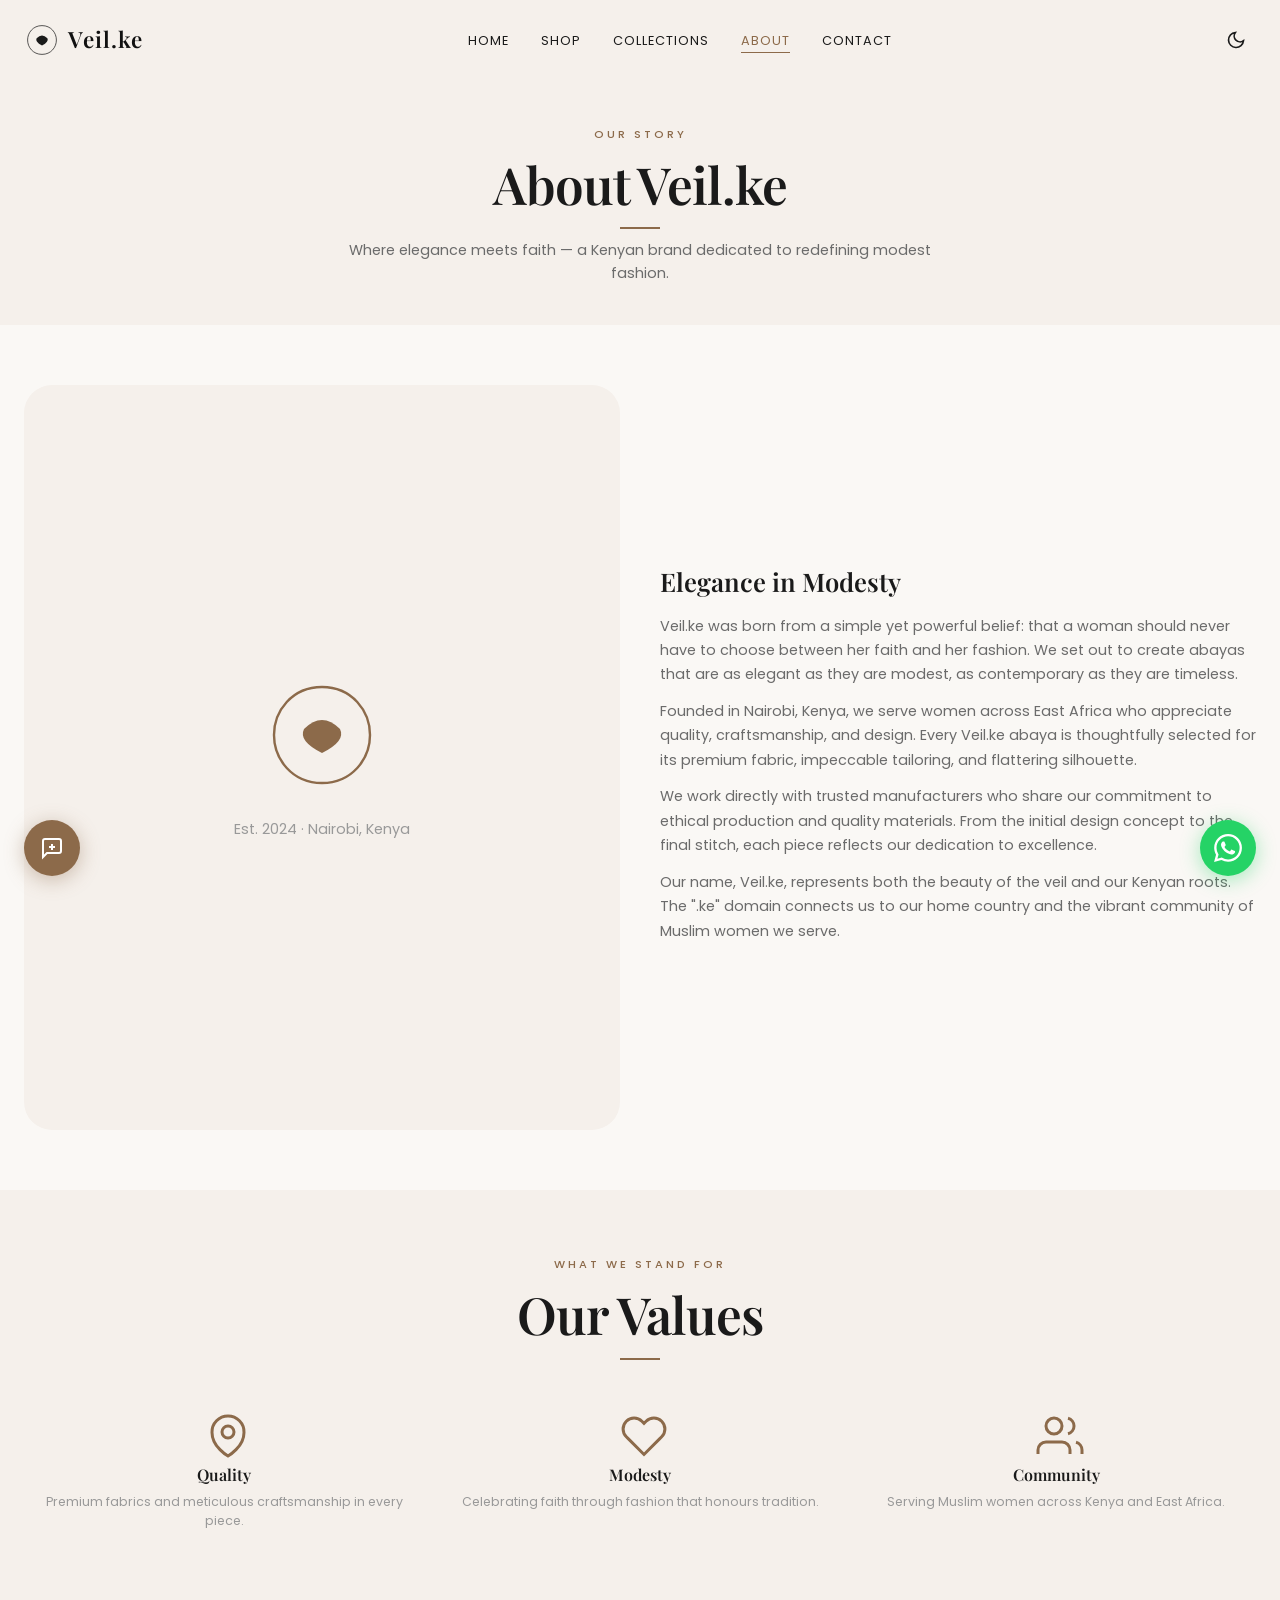
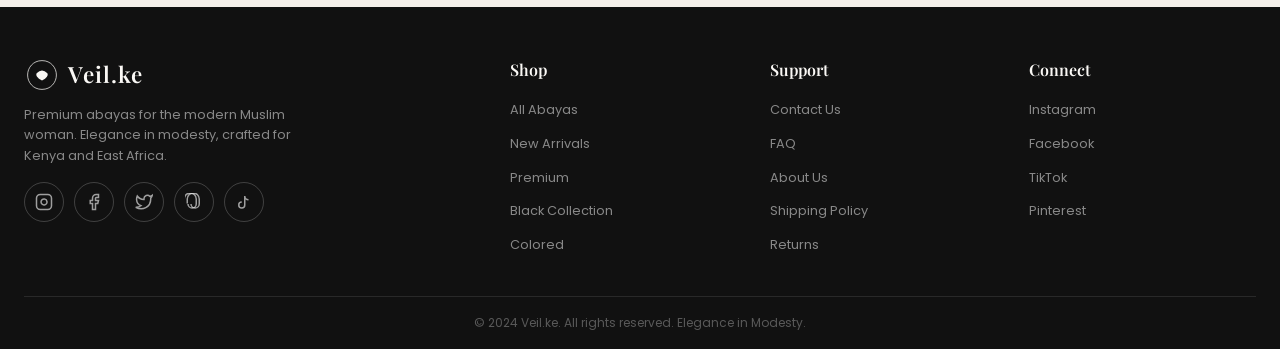
==== commit 72487acc: "Add AI chat assistant powered by OpenRouter (free model)" ====
--- a/about.html
+++ b/about.html
@@ -198,6 +198,7 @@
 <script src="js/products.js"></script>
 <script src="js/search.js"></script>
 <script src="js/gallery.js"></script>
+<script src="js/chat.js"></script>
 <script src="js/app.js"></script>
 </body>
 </html>
--- a/css/style.css
+++ b/css/style.css
@@ -1643,6 +1643,272 @@
     box-shadow: 0 6px 28px rgba(37,211,102,0.5);
 }
 
+/* AI Chat Widget */
+.ai-chat-widget {
+    position: fixed;
+    bottom: 24px;
+    left: 24px;
+    z-index: 600;
+    font-family: var(--font-body);
+}
+
+.ai-chat-toggle {
+    width: 56px;
+    height: 56px;
+    background: var(--secondary);
+    border-radius: 50%;
+    display: flex;
+    align-items: center;
+    justify-content: center;
+    box-shadow: 0 4px 20px rgba(140,106,74,0.4);
+    color: #fff;
+    transition: var(--transition);
+    position: relative;
+}
+
+.ai-chat-toggle:hover {
+    transform: scale(1.1);
+    box-shadow: 0 6px 28px rgba(140,106,74,0.5);
+}
+
+.ai-chat-toggle.active {
+    opacity: 0;
+    transform: scale(0.8);
+    pointer-events: none;
+}
+
+.ai-chat-panel {
+    position: absolute;
+    bottom: 68px;
+    left: 0;
+    width: 360px;
+    max-width: calc(100vw - 48px);
+    height: 520px;
+    max-height: calc(100vh - 120px);
+    background: var(--card-bg);
+    border-radius: var(--radius-xl);
+    box-shadow: var(--shadow-xl);
+    display: flex;
+    flex-direction: column;
+    opacity: 0;
+    visibility: hidden;
+    transform: translateY(12px) scale(0.96);
+    transform-origin: bottom left;
+    transition: var(--transition);
+    overflow: hidden;
+}
+
+.ai-chat-panel.active {
+    opacity: 1;
+    visibility: visible;
+    transform: translateY(0) scale(1);
+}
+
+.ai-chat-header {
+    display: flex;
+    align-items: center;
+    justify-content: space-between;
+    padding: 16px 20px;
+    background: var(--secondary);
+    color: #fff;
+}
+
+.ai-chat-header-info {
+    display: flex;
+    flex-direction: column;
+    gap: 2px;
+}
+
+.ai-chat-header-title {
+    font-weight: 600;
+    font-size: 0.9rem;
+}
+
+.ai-chat-header-sub {
+    font-size: 0.7rem;
+    opacity: 0.8;
+}
+
+.ai-chat-close {
+    width: 36px;
+    height: 36px;
+    display: flex;
+    align-items: center;
+    justify-content: center;
+    border-radius: 50%;
+    color: #fff;
+    transition: var(--transition);
+}
+
+.ai-chat-close:hover {
+    background: rgba(255,255,255,0.2);
+}
+
+.ai-chat-body {
+    flex: 1;
+    overflow-y: auto;
+    padding: 16px;
+    display: flex;
+    flex-direction: column;
+    gap: 12px;
+    background: var(--bg);
+}
+
+.ai-chat-message {
+    display: flex;
+    gap: 8px;
+    max-width: 85%;
+}
+
+.ai-chat-user {
+    align-self: flex-end;
+    flex-direction: row-reverse;
+}
+
+.ai-chat-avatar {
+    width: 28px;
+    height: 28px;
+    background: var(--bg-alt);
+    border-radius: 50%;
+    display: flex;
+    align-items: center;
+    justify-content: center;
+    flex-shrink: 0;
+    color: var(--secondary);
+}
+
+.ai-chat-bubble {
+    padding: 10px 14px;
+    background: var(--card-bg);
+    border-radius: 16px 16px 16px 4px;
+    font-size: 0.82rem;
+    line-height: 1.5;
+    color: var(--text);
+    box-shadow: var(--shadow);
+}
+
+.ai-chat-bubble p {
+    margin-bottom: 8px;
+}
+
+.ai-chat-bubble p:last-child {
+    margin-bottom: 0;
+}
+
+.ai-chat-bubble-user {
+    background: var(--secondary);
+    color: #fff;
+    border-radius: 16px 16px 4px 16px;
+}
+
+.ai-chat-footer {
+    padding: 12px 16px;
+    border-top: 1px solid var(--border-light);
+    background: var(--card-bg);
+}
+
+.ai-chat-input-wrap {
+    display: flex;
+    align-items: flex-end;
+    gap: 8px;
+    background: var(--bg);
+    border-radius: 24px;
+    padding: 4px 4px 4px 16px;
+    border: 1px solid var(--border);
+    transition: var(--transition);
+}
+
+.ai-chat-input-wrap:focus-within {
+    border-color: var(--secondary);
+    box-shadow: 0 0 0 3px rgba(140,106,74,0.1);
+}
+
+.ai-chat-input {
+    flex: 1;
+    border: none;
+    outline: none;
+    background: transparent;
+    font-family: var(--font-body);
+    font-size: 0.85rem;
+    color: var(--text);
+    padding: 8px 0;
+    resize: none;
+    max-height: 120px;
+    line-height: 1.4;
+}
+
+.ai-chat-input::placeholder {
+    color: var(--text-muted);
+}
+
+.ai-chat-send {
+    width: 36px;
+    height: 36px;
+    background: var(--secondary);
+    border-radius: 50%;
+    display: flex;
+    align-items: center;
+    justify-content: center;
+    color: #fff;
+    flex-shrink: 0;
+    transition: var(--transition);
+}
+
+.ai-chat-send:hover {
+    background: var(--primary);
+}
+
+.ai-chat-send:active {
+    transform: scale(0.9);
+}
+
+/* Typing indicator */
+.ai-chat-typing {
+    display: flex;
+    gap: 4px;
+    padding: 12px 16px;
+    align-items: center;
+}
+
+.ai-chat-typing span {
+    width: 6px;
+    height: 6px;
+    background: var(--text-muted);
+    border-radius: 50%;
+    animation: typingBounce 1.4s ease infinite;
+}
+
+.ai-chat-typing span:nth-child(2) { animation-delay: 0.2s; }
+.ai-chat-typing span:nth-child(3) { animation-delay: 0.4s; }
+
+@keyframes typingBounce {
+    0%, 60%, 100% { transform: translateY(0); }
+    30% { transform: translateY(-6px); }
+}
+
+/* Chat scroll */
+.ai-chat-body::-webkit-scrollbar {
+    width: 4px;
+}
+
+.ai-chat-body::-webkit-scrollbar-thumb {
+    background: var(--border);
+    border-radius: 2px;
+}
+
+/* Dark mode chat */
+[data-theme="dark"] .ai-chat-body {
+    background: var(--bg);
+}
+
+[data-theme="dark"] .ai-chat-bubble {
+    background: var(--card-bg);
+}
+
+[data-theme="dark"] .ai-chat-input-wrap {
+    background: var(--bg-alt);
+}
+
 /* About Page */
 .page-header {
     padding: 120px 0 40px;
@@ -2146,6 +2412,10 @@
     .toast-container {
         bottom: calc(24px + env(safe-area-inset-bottom));
     }
+    .ai-chat-widget {
+        bottom: calc(24px + env(safe-area-inset-bottom));
+        left: calc(24px + env(safe-area-inset-left));
+    }
     .navbar {
         padding-top: env(safe-area-inset-top);
     }
--- a/css/responsive.css
+++ b/css/responsive.css
@@ -438,6 +438,35 @@
         padding: 20px;
     }
 
+    .ai-chat-widget {
+        bottom: 16px;
+        left: 16px;
+    }
+
+    .ai-chat-toggle {
+        width: 48px;
+        height: 48px;
+    }
+
+    .ai-chat-panel {
+        width: calc(100vw - 32px);
+        height: 60vh;
+        max-height: 500px;
+        bottom: 60px;
+    }
+
+    .ai-chat-header {
+        padding: 12px 16px;
+    }
+
+    .ai-chat-body {
+        padding: 12px;
+    }
+
+    .ai-chat-footer {
+        padding: 8px 12px;
+    }
+
     .quick-view-details h2 {
         font-size: 1.05rem;
     }
@@ -509,7 +538,8 @@
     .newsletter-section,
     .footer,
     .mobile-backdrop,
-    .toast-container {
+    .toast-container,
+    .ai-chat-widget {
         display: none;
     }
 }
